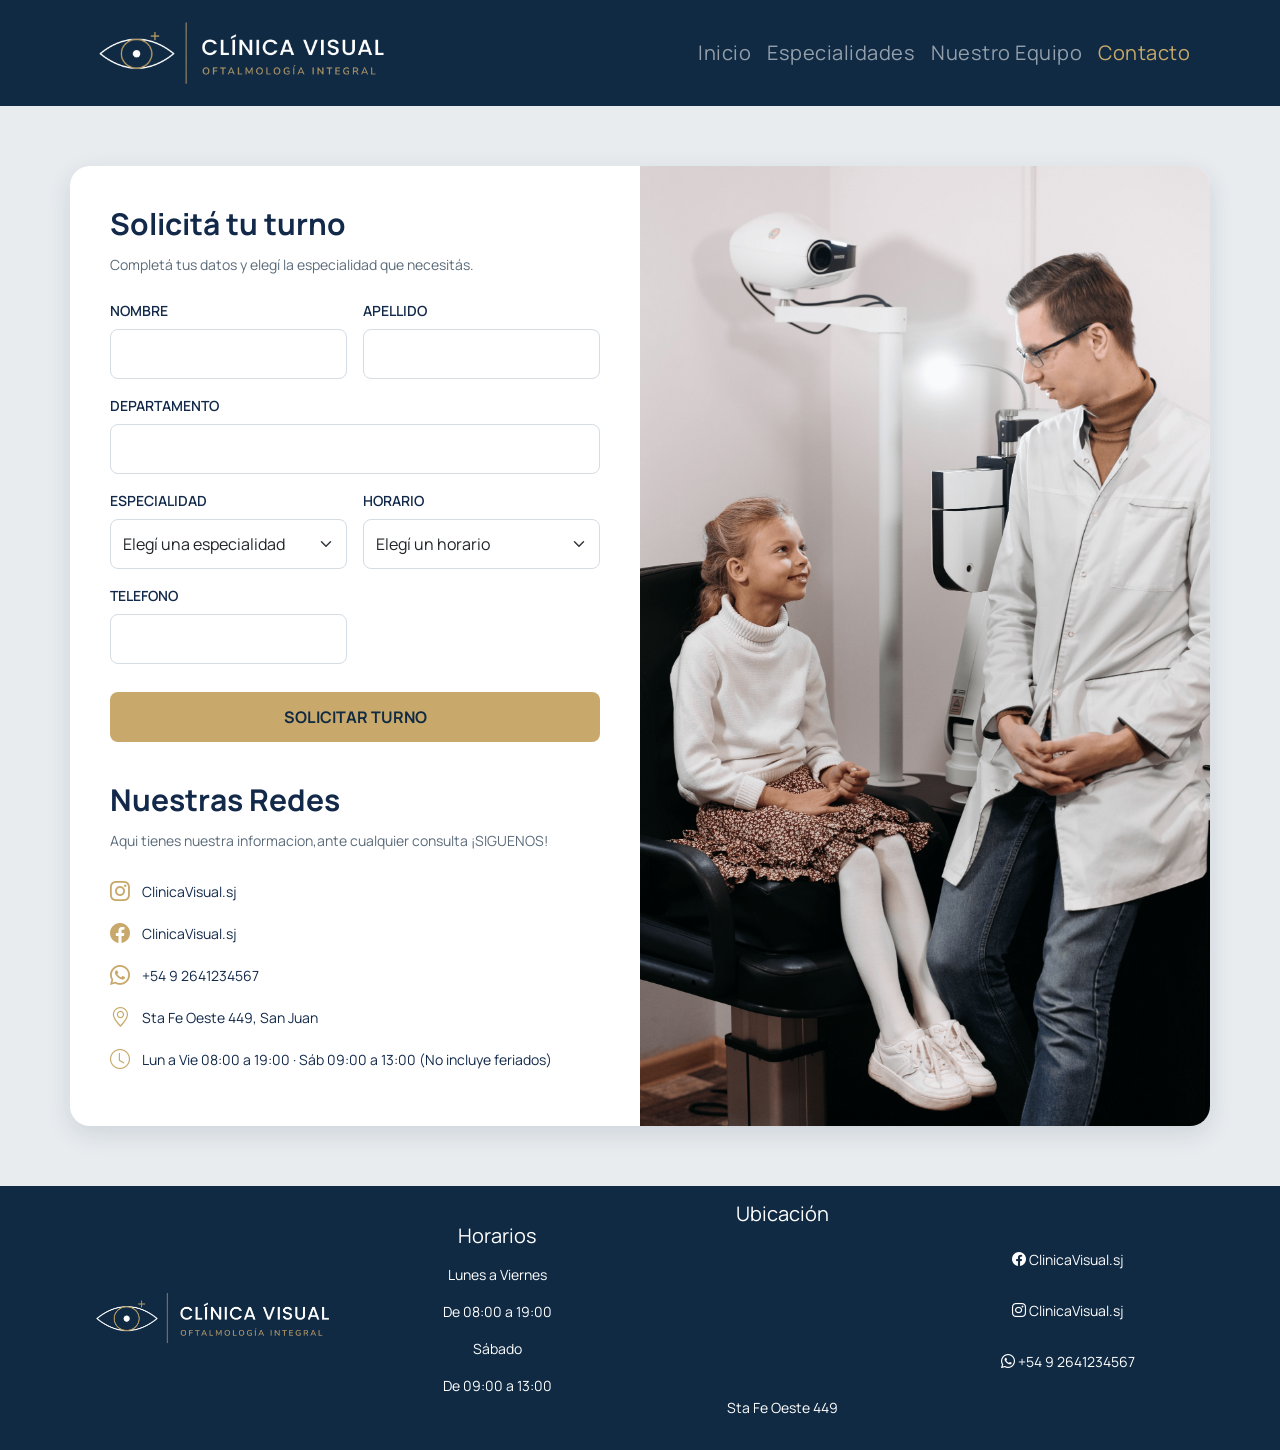
==== Contacto.html @ 173ba5b4 "Add files via upload" ====
<!doctype html>
<html lang="es">
<head>
  <link rel="icon" type="image/png" href="imagenes2/1485477057-eye_78597.png">
  <meta charset="utf-8">
  <meta name="viewport" content="width=device-width, initial-scale=1">
  <title>Clinica Visual</title>
  <link rel="icon" type="image/svg+xml" href="imagenes/p3_simbolo.png">
  <link href="https://fonts.googleapis.com/css2?family=Manrope:wght@400;500;700&display=swap" rel="stylesheet">
  <link href="https://cdn.jsdelivr.net/npm/bootstrap@5.3.8/dist/css/bootstrap.min.css" rel="stylesheet" integrity="sha384-sRIl4kxILFvY47J16cr9ZwB07vP4J8+LH7qKQnuqkuIAvNWLzeN8tE5YBujZqJLB" crossorigin="anonymous">
  <link rel="stylesheet" href="https://cdn.jsdelivr.net/npm/bootstrap-icons@1.13.2/font/bootstrap-icons.min.css">
  <link href="styles.css"  rel="stylesheet">
</head>
<body>




  <!-- NAVBAR -->
  <nav class="navbar navbar-expand-lg navbar-dark">
    <div class="container">
      <a href="" class="navbar-brand">
        <img src="imagenes2/500 (1).png" width="350" height="91" alt="logo clinica visual">
      </a>

      <button class="navbar-toggler" type="button"
              data-bs-toggle="collapse" data-bs-target="#Menuprincipal"
              aria-controls="Menuprincipal" aria-expanded="false"
              aria-label="Abrir menú">
        <span class="navbar-toggler-icon"></span>
      </button>

      <div class="collapse navbar-collapse" id="Menuprincipal">
        <ul class="navbar-nav ms-auto">
          <li class="nav-item"><a href="index.html" class="nav-link">Inicio</a></li>
          <li class="nav-item"><a href="Especialidades.html" class="nav-link">Especialidades</a></li>
          <li class="nav-item"><a href="Nuestro Equipo.html" class="nav-link">Nuestro Equipo</a></li>
          <li class="nav-item"><a href="Contacto.html" class="nav-link active">Contacto</a></li>
        </ul>
      </div>
    </div>
  </nav>


     <section class="contacto-seccion">
    <div class="container">
        <div class="row contacto-contenedor align-items-stretch">

        <div class="col-lg-6 contacto-formulario">
            <h2>Solicitá tu turno</h2>
            <p>Completá tus datos y elegí la especialidad que necesitás.</p>

            <form class="row g-3">

                <!-- Nombre -->
                <div class="col-md-6">
                    <label for="NOMBRE" class="form-label">NOMBRE</label>
                    <input type="text" class="form-control" id="NOMBRE" required>
                </div>


                <!-- Apellido -->
                <div class="col-md-6">
                    <label for="APELLIDO" class="form-label">APELLIDO</label>
                    <input type="text" class="form-control" id="APELLIDO" required>
                </div>


                <!-- Departamento -->
                <div class="col-12">
                    <label for="DEPARTAMENTO" class="form-label">DEPARTAMENTO</label>
                    <input type="text" class="form-control" id="DEPARTAMENTO" required>
                </div>


                <!-- Especialidad -->
                <div class="col-md-6">
                    <label for="ESPECIALIDADES" class="form-label">ESPECIALIDAD</label>
                    <select class="form-select" id="ESPECIALIDADES" required>
                        <option value="" selected disabled>Elegí una especialidad</option>
                        <option>CATARATAS</option>
                        <option>GLAUCOMA</option>
                        <option>OFTALMOPEDIATRÍA</option>
                        <option>OJOS SECOS</option>
                        <option>ENFERMEDADES DE LA RETINA</option>
                        <option>MIOPIA</option>
                        <option>ATIGMATISMO</option>
                    </select>
                </div>


                <!-- Horario -->
                <div class="col-md-6">
                    <label for="HORARIO" class="form-label">HORARIO</label>
                    <select class="form-select" id="HORARIO" required>
                        <option value="" selected disabled>Elegí un horario</option>
                        <option>MAÑANA</option>
                        <option>TARDE</option>
                    </select>
                </div>
                <div class="col-md-6">
                  <label for="TELEFONO" class="form-label">TELEFONO</label>
                  <input type="text" class="form-control" id="TELEFONO" required>
                </div>

                <div class="col-12">
                    <button type="submit" class="btn btn-primary btn-contacto">
                        SOLICITAR TURNO
                    </button>
                </div>
            </form>
            <div class="info-redes">
                <h2>Nuestras Redes</h2>
                <p>Aqui tienes nuestra informacion,ante cualquier consulta ¡SIGUENOS!</p>

                <ul class="lista-contacto list-unstyled">
                    <li><i class="bi bi-instagram"></i> <span>ClinicaVisual.sj</span></li>
                    <li><i class="bi bi-facebook"></i> <span>ClinicaVisual.sj</span></li>
                    <li><i class="bi bi-whatsapp"></i> <span>+54 9 2641234567</span></li>
                    <li><i class="bi bi-geo-alt"></i> <span>Sta Fe Oeste 449, San Juan</span></li>
                    <li><i class="bi bi-clock"></i> <span>Lun a Vie 08:00 a 19:00 · Sáb 09:00 a 13:00 (No incluye feriados)</span></li>
                </ul>
            </div>
        </div>
        
        <div class="col-lg-6 contacto-imagen">
            <img src="imagenes2/imagen formulario 2.png"
                 alt="Atención profesional en nuestra clínica oftalmológica">
        </div>
    </div>
</div>
</section>

<!-- FOOTER -->
  <footer class="footer">
    <div class="container">
      <div class="row align-items-center py-4">

        <!-- Logo -->
        <div class="col-12 col-md-3 mb-4 mb-md-0">
          <img src="imagenes2/500 (1).png" class="footer-logo" alt="logo Clinica Visual">
        </div>

        <!-- Horarios -->
        <div class="col-12 col-md-3 mb-4 mb-md-0 footer-horarios">
          <h5 class="footer-titulo">Horarios</h5>
          <p class="footer-dia">Lunes a Viernes</p>
          <p class="footer-hora">De 08:00 a 19:00</p>
          <p class="footer-dia">Sábado</p>
          <p class="footer-hora">De 09:00 a 13:00</p>
        </div>

        <!-- Ubicación -->
<div class="col-12 col-md-3 mb-4 mb-md-0">
  <h5 class="footer-titulo">Ubicación</h5>
  <iframe src="https://www.google.com/maps/embed?pb=!1m18!1m12!1m3!1d3400.4468370658947!2d-68.5321957!3d-31.5393495!2m3!1f0!2f0!3f0!3m2!1i1024!2i768!4f13.1!3m3!1m2!1s0x968140258ace1925%3A0x8ff9e07103de958c!2sSta%20Fe%20Oeste%20449%2C%20J5400%20San%20Juan!5e0!3m2!1ses-419!2sar!4v1792428762064!5m2!1ses-419!2sar" width="200" height="150" style="border:0; border-radius:12px;" allowfullscreen loading="lazy" referrerpolicy="strict-origin-when-cross-origin"></iframe>
  <p class="footer-direccion">Sta Fe Oeste 449</p>
</div>


        <!-- Redes sociales -->
        <div class="col-12 col-md-3">
          <ul class="footer-redes list-unstyled">
            <li><i class="bi bi-facebook"></i> <span>ClinicaVisual.sj</span></li>
            <li><i class="bi bi-instagram"></i> <span>ClinicaVisual.sj</span></li>
            <li><i class="bi bi-whatsapp"></i> <span>+54 9 2641234567</span></li>
          </ul>
        </div>

      </div>
    </div>
  </footer>

<script src="https://cdn.jsdelivr.net/npm/bootstrap@5.3.8/dist/js/bootstrap.bundle.min.js" integrity="sha384-FKyoEForCGlyvwx9Hj09JcYn3nv7wiPVlz7YYwJrWVcXK/BmnVDxM+D2scQbITxI" crossorigin="anonymous"></script>
</body>
</html>
---- styles.css ----
:root {
  --fuente-principal: 'Manrope', sans-serif;


  --fuente-headline: var(--fuente-principal);


  --headline-size: 40px;   --headline-weight: 800;  
  --title-size: 30px;      --title-weight: 700;    
  --subheader-size: 20px;  --subheader-weight: 400;
  --body-size: 14px;       --body-weight: 400;      
}


body {
  margin: 0;
  background: #e8ecef;
  font-family: var(--fuente-principal);
  font-size: var(--body-size);
  font-weight: var(--body-weight);
  min-height: 100vh;
  display: flex;
  flex-direction: column;
}


.navbar {
  background: #102A43;
}
.navbar-brand img {
  height: 80px;
  width: auto;
}
.navbar .nav-link {
  font-size: var(--subheader-size);
  font-weight: var(--subheader-weight);
  letter-spacing: 0.5px;
  transition: color 0.2s;
}
.navbar .nav-link.active {
  font-weight: 400;
  color: #C8A96B;
}
.navbar .nav-link:hover {
  color: #C8A96B;
}



#carouselExampleCaptions .carousel-item::after {
  content: "";
  position: absolute;
  inset: 0;
  background: linear-gradient(to top, rgba(16, 42, 67, 0.75) 0%, rgba(16, 42, 67, 0) 60%);
  pointer-events: none;
}
#carouselExampleCaptions .carousel-item img {
  height: 500px;
  object-fit: cover;
  object-position: center;
}
#carouselExampleCaptions .carousel-caption {
  z-index: 2;
}

#carouselExampleCaptions .carousel-caption h5 {
  font-size: var(--title-size);
  font-weight: var(--title-weight);
}

#carouselExampleCaptions .carousel-caption p {
  font-size: var(--subheader-size);
  font-weight: var(--subheader-weight);
}
#carouselExampleCaptions .carousel-indicators {
  margin-bottom: 1.2rem;
}


#carruselEspecialidades {
  padding: 0 60px;
}
#carruselEspecialidades .card {
  border: none;
  border-radius: 16px;
  transition: transform 0.25s, box-shadow 0.25s;
}
#carruselEspecialidades .card:hover {
  transform: translateY(-6px);
  box-shadow: 0 12px 28px rgba(16, 42, 67, 0.2) !important;
}
#carruselEspecialidades .card-img-top {
  height: 220px;
  object-fit: cover;
  object-position: center 30%;
}
/* SUBHEADER */
#carruselEspecialidades .card-title {
  font-size: var(--subheader-size);
  font-weight: var(--subheader-weight);
}
/* BODY */
#carruselEspecialidades .card-text {
  font-size: var(--body-size);
  font-weight: var(--body-weight);
}
#carruselEspecialidades .carousel-control-prev {
  left: 0;
}
#carruselEspecialidades .carousel-control-next {
  right: 0;
}
#carruselEspecialidades .carousel-control-prev,
#carruselEspecialidades .carousel-control-next {
  width: 50px;
  opacity: 1;
}

.especialistas {
  margin-bottom: 40px;
}
.especialistas-titulo {
  background: #12294a;
  color: #fff;
  width: 90%;
  max-width: 1016px;
  margin: 0 auto 40px;
  border-radius: 999px;
  padding: 12px 20px;
  text-align: center;
  font-family: var(--fuente-headline);
  font-size: var(--headline-size);
  font-weight: var(--headline-weight);
}
.especialistas-titulo span {
  color: #c9a961;
  font-size: var(--headline-size);
}
.especialistas-grid {
  display: grid;
  grid-template-columns: repeat(auto-fit, minmax(260px, 1fr));
  gap: 20px;
  max-width: 1100px;
  margin: 0 auto;
  padding: 0 15px;
}
.especialista-card {
  background: #e3e3e3;
  border-radius: 12px;
  padding: 15px;
  box-sizing: border-box;
  max-width: 900px;
  width: 100%;
  position: relative;
  overflow: hidden;
}
.especialista-foto {
  width: 100%;
  height: 280px;
  object-fit: cover;
  object-position: top;
  border-radius: 8px;
}

.especialista-nombre {
  margin: 32px 0 4px;
  text-align: center;
  font-size: var(--subheader-size);
  font-weight: var(--subheader-weight);
  color: #102A43;
}

.especialista-especialidad {
  margin: 0;
  text-align: center;
  font-size: var(--body-size);
  font-weight: var(--body-weight);
  color: #333333;
}
.especialista-detalle {
  margin: 0;
  text-align: center;
  font-size: var(--body-size);
  font-weight: var(--body-weight);
  color: #5b6b7a;
}
.etiquetas {
  display: flex;
  flex-direction: column;
  align-items: center;
  gap: 8px;
  margin-top: 16px;
}
.etiqueta {
  background: #102A43;
  color: #f6f6f7;
  border-radius: 999px;
  padding: 4px 12px;
  font-size: var(--body-size);
  font-weight: var(--body-weight);
}

.btn-turno {
  margin-top: 1rem;
  padding: 0.7rem 1.8rem;
  background-color: #C8A96B;
  color: #102A43;
  border-radius: 999px;
  text-decoration: none;
}
.btn-turno:hover {
  background: #b38f4b;
}
.btn-primary {
  background-color: #C8A96B !important;
  border-color: #C8A96B !important;
  color: #102A43;
}

.footer {
  margin-top: auto;
  background: #102A43;
  color: #fff;
  font-size: var(--body-size);
  font-weight: var(--body-weight);
  text-align: center;
}
.footer .row {
  padding-top: 1rem !important;
  padding-bottom: 1rem !important;
}
.footer-redes {
  display: flex;
  flex-direction: column;
  align-items: center;
  gap: 30px;
  padding: 0;
}


.footer h5 {
  color: #fff;
  font-size: var(--subheader-size);
  font-weight: var(--subheader-weight);
  margin-bottom: 16px;
}
.footer-logo {
  max-width: 350px;
  width: 100%;
  height: auto;
}
.footer-enlace {
  color: #fff;
  text-decoration: none;
}
.footer-mapa {
  max-width: 200px;
  height: auto;
  border-radius: 12px;
  transition: transform 0.2s, opacity 0.2s;
}
.footer-mapa:hover {
  transform: scale(1.05);
  opacity: 0.9;
}


.contacto-seccion {
  padding: 60px 0;
  background: #e8ecef;
}
.contacto-contenedor {
  background: white;
  border-radius: 20px;
  overflow: hidden;
  box-shadow: 0 8px 25px rgba(16, 42, 67, 0.12);
}
.contacto-formulario {
  padding: 40px;
}

.contacto-formulario h2 {
  color: #12294a;
  font-size: var(--title-size);
  font-weight: var(--title-weight);
  margin-bottom: 12px;
}

.contacto-formulario p {
  color: #5B6B7A;
  font-size: var(--body-size);
  font-weight: var(--body-weight);
  margin-bottom: 25px;
}
.contacto-formulario .form-label {
  color: #12294a;
  font-size: var(--body-size);
  font-weight: 600;
}
.contacto-formulario .form-control,
.contacto-formulario .form-select {
  padding: 12px;
  border-radius: 8px;
  border: 1px solid #d4dce4;
}
.btn-contacto {
  width: 100%;
  padding: 13px;
  margin-top: 12px;
  background: #C8A96B;
  border: none;
  color: #102A43;
  font-weight: 700;
  border-radius: 8px;
}
.btn-contacto:hover {
  background: #b38f4b;
}
.contacto-imagen {
  padding: 0;
  min-height: 500px;
}
.contacto-imagen img {
  width: 100%;
  height: 100%;
  min-height: 500px;
  object-fit: cover;
  display: block;
}


@media (max-width: 991px) {
  .contacto-formulario {
    padding: 25px;
  }
  .contacto-imagen {
    min-height: 300px;
  }
  .contacto-imagen img {
    min-height: 300px;
    max-height: 350px;
  }
}


@media (max-width: 768px) {
  :root {
    --headline-size: 28px;
    --title-size: 24px;
    --subheader-size: 18px;
  }
  #carruselEspecialidades {
    padding: 0 45px;
  }
  #carouselExampleCaptions .carousel-item img {
    height: 300px;
  }
}
.card-h {
  display: flex;
  flex-direction: row;
  max-width: 100%;
  margin: 30px 0;
  background: #fff;
  border-radius: 16px;
  overflow: hidden;
  box-shadow: 0 8px 25px rgba(16, 42, 67, 0.12);
  
}


@media (max-width: 576px) {
  .card-h--invertida {
    flex-direction: column;
  }
}
.card-h--invertida {
  flex-direction: row-reverse;
}
.card-h__img {
  flex: 0 0 300px;
}
.card-h__img img {
  display: block;
  width: 100%;
  height: 100%;
  object-fit: cover;
}
.card-h__body {
  padding: 24px;
  display: flex;
  flex-direction: column;
  align-items: flex-start;
  gap: 8px;
}
.card-h__title {
  margin: 0;
  color: #12294a;
  font-size: var(--subheader-size);
  font-weight: var(--title-weight);
}
.card-h__text {
  margin: 0;
  color: #5B6B7A;
  font-size: var(--body-size);
  font-weight: var(--body-weight);
}
.card-h__body .btn-turno {
  margin-top: auto;
  border: none;
  cursor: pointer;
}

@media (max-width: 576px) {
  .card-h {
    flex-direction: column;
  }
  .card-h__img {
    flex: none;
    height: 200px;
  }
}
.grupo-chico {
  max-width: 1000px;   
  margin: 0 auto;    
}

.grupo-chico .card-img-top {
  height: 270px;      
  object-fit: cover;  
}
.info-redes {
  margin-top: 40px;
  text-align: left;
}

.lista-contacto {
  margin: 0;
  padding: 0;
}

.lista-contacto li {
  display: flex;
  align-items: center;
  gap: 12px;
  margin-bottom: 12px;
  color: #12294a;
  font-size: var(--body-size);
}

.lista-contacto i {
  color: #C8A96B;
  font-size: 20px;
}
.card-equipo .card-img-top {
  height: 270px;
  object-fit: cover;
  object-position: top;
}

.card-equipo .card-title {
  color: #12294a;
  font-size: var(--subheader-size);
  font-weight: var(--subheader-weight);
}

.card-equipo .card-text {
  color: #5B6B7A;
  font-size: var(--body-size);
  margin-bottom: 16px;
}

.card-equipo .etiqueta {
  display: inline-block;
  background: #102A43;   
  color: #faf9f9;
}
.card-h .btn-turno {
  background-color: #C8A96B;  
  color: #102A43;               
}

.card-h .btn-turno:hover {
  background-color: #C8A96B; 
  color: #102A43;
}
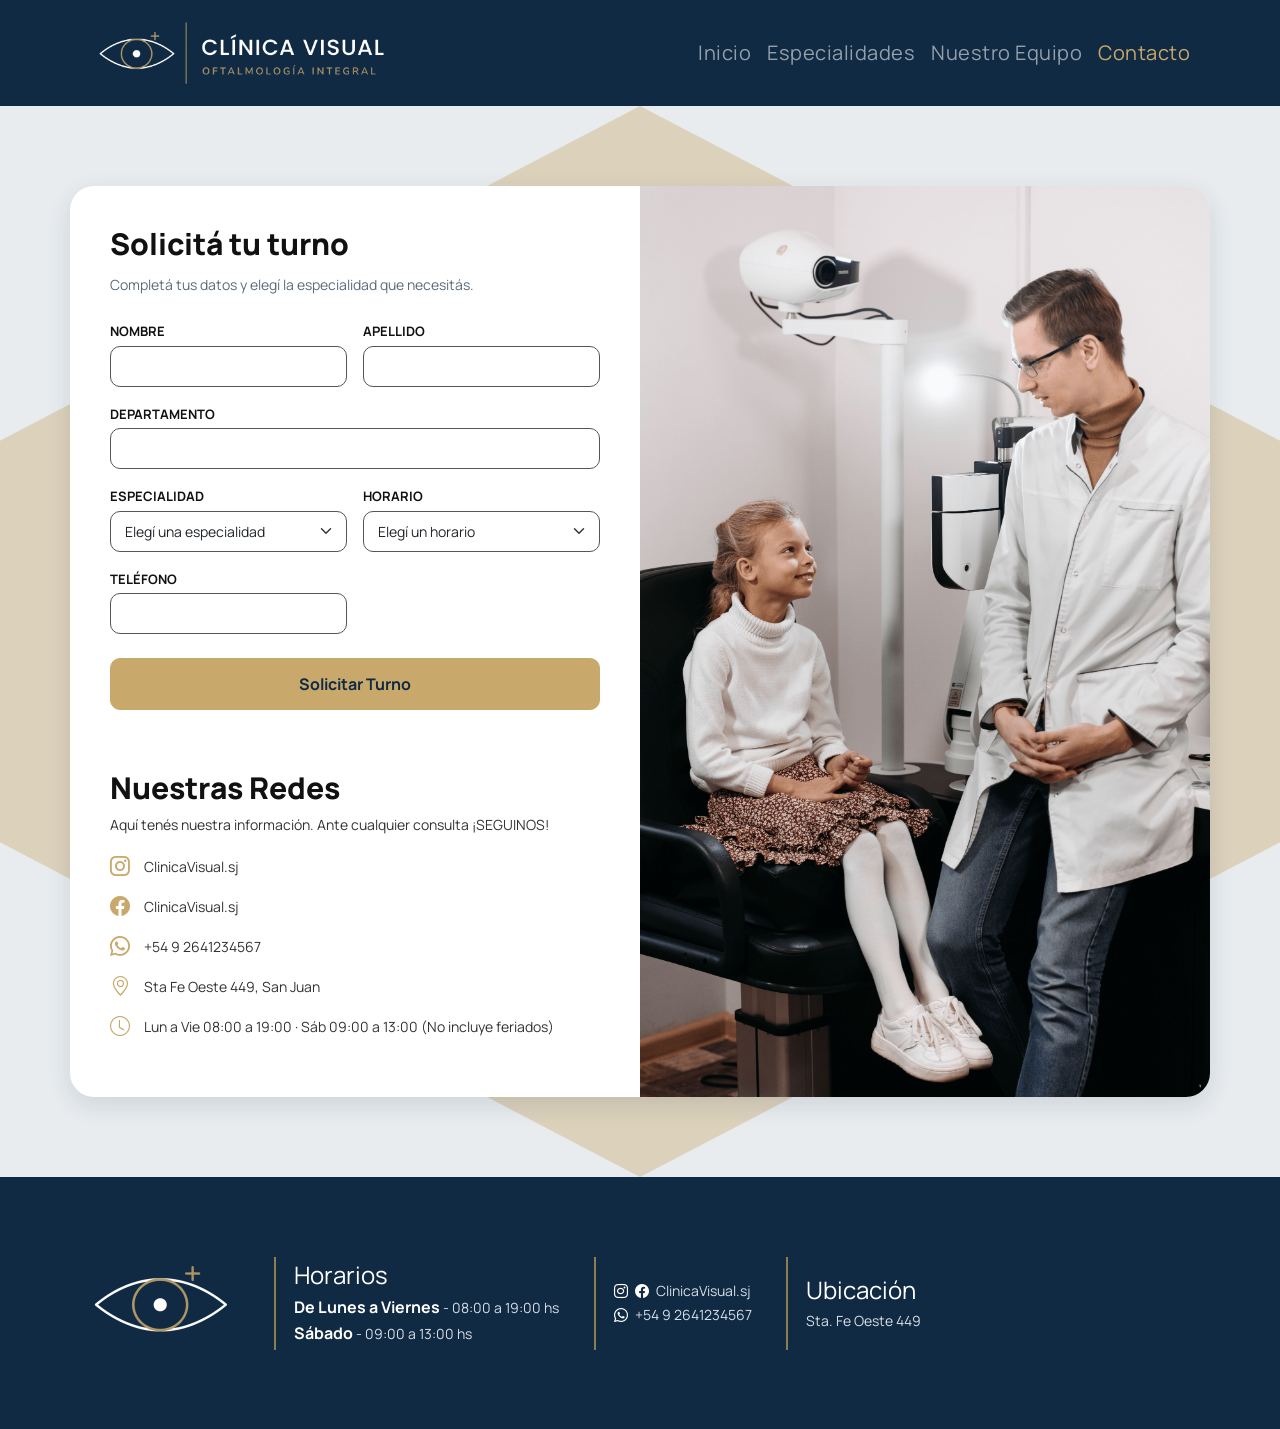
==== commit e56dcd8b: "Add files via upload" ====
--- a/Contacto.html
+++ b/Contacto.html
@@ -1,176 +1,275 @@
 <!doctype html>
+
 <html lang="es">
+
 <head>
+
   <link rel="icon" type="image/png" href="imagenes2/1485477057-eye_78597.png">
+
   <meta charset="utf-8">
+
   <meta name="viewport" content="width=device-width, initial-scale=1">
+
   <title>Clinica Visual</title>
+
   <link rel="icon" type="image/svg+xml" href="imagenes/p3_simbolo.png">
-  <link href="https://fonts.googleapis.com/css2?family=Manrope:wght@400;500;700&display=swap" rel="stylesheet">
+
+  <link href="https://fonts.googleapis.com/css2?family=Manrope:wght@400;500;700;800&display=swap" rel="stylesheet">
+
   <link href="https://cdn.jsdelivr.net/npm/bootstrap@5.3.8/dist/css/bootstrap.min.css" rel="stylesheet" integrity="sha384-sRIl4kxILFvY47J16cr9ZwB07vP4J8+LH7qKQnuqkuIAvNWLzeN8tE5YBujZqJLB" crossorigin="anonymous">
+
   <link rel="stylesheet" href="https://cdn.jsdelivr.net/npm/bootstrap-icons@1.13.2/font/bootstrap-icons.min.css">
-  <link href="styles.css"  rel="stylesheet">
+
+  <link href="styles.css" rel="stylesheet">
+
 </head>
+
 <body>
 
-
-
-
   <!-- NAVBAR -->
+
   <nav class="navbar navbar-expand-lg navbar-dark">
+
     <div class="container">
+
       <a href="" class="navbar-brand">
+
         <img src="imagenes2/500 (1).png" width="350" height="91" alt="logo clinica visual">
+
       </a>
 
+
       <button class="navbar-toggler" type="button"
+
               data-bs-toggle="collapse" data-bs-target="#Menuprincipal"
+
               aria-controls="Menuprincipal" aria-expanded="false"
+
               aria-label="Abrir menú">
+
         <span class="navbar-toggler-icon"></span>
+
       </button>
 
       <div class="collapse navbar-collapse" id="Menuprincipal">
+
         <ul class="navbar-nav ms-auto">
+
           <li class="nav-item"><a href="index.html" class="nav-link">Inicio</a></li>
+
           <li class="nav-item"><a href="Especialidades.html" class="nav-link">Especialidades</a></li>
+
           <li class="nav-item"><a href="Nuestro Equipo.html" class="nav-link">Nuestro Equipo</a></li>
+
           <li class="nav-item"><a href="Contacto.html" class="nav-link active">Contacto</a></li>
+
         </ul>
-      </div>
+
+      </div>
+
     </div>
+
   </nav>
 
-
-     <section class="contacto-seccion">
+  <!-- CONTACTO (con fondo rombo) -->
+
+  <section class="contacto-seccion fondo-rombo">
+
     <div class="container">
-        <div class="row contacto-contenedor align-items-stretch">
+
+      <div class="row contacto-contenedor align-items-stretch">
+
 
         <div class="col-lg-6 contacto-formulario">
-            <h2>Solicitá tu turno</h2>
-            <p>Completá tus datos y elegí la especialidad que necesitás.</p>
-
-            <form class="row g-3">
-
-                <!-- Nombre -->
-                <div class="col-md-6">
-                    <label for="NOMBRE" class="form-label">NOMBRE</label>
-                    <input type="text" class="form-control" id="NOMBRE" required>
-                </div>
-
-
-                <!-- Apellido -->
-                <div class="col-md-6">
-                    <label for="APELLIDO" class="form-label">APELLIDO</label>
-                    <input type="text" class="form-control" id="APELLIDO" required>
-                </div>
-
-
-                <!-- Departamento -->
-                <div class="col-12">
-                    <label for="DEPARTAMENTO" class="form-label">DEPARTAMENTO</label>
-                    <input type="text" class="form-control" id="DEPARTAMENTO" required>
-                </div>
-
-
-                <!-- Especialidad -->
-                <div class="col-md-6">
-                    <label for="ESPECIALIDADES" class="form-label">ESPECIALIDAD</label>
-                    <select class="form-select" id="ESPECIALIDADES" required>
-                        <option value="" selected disabled>Elegí una especialidad</option>
-                        <option>CATARATAS</option>
-                        <option>GLAUCOMA</option>
-                        <option>OFTALMOPEDIATRÍA</option>
-                        <option>OJOS SECOS</option>
-                        <option>ENFERMEDADES DE LA RETINA</option>
-                        <option>MIOPIA</option>
-                        <option>ATIGMATISMO</option>
-                    </select>
-                </div>
-
-
-                <!-- Horario -->
-                <div class="col-md-6">
-                    <label for="HORARIO" class="form-label">HORARIO</label>
-                    <select class="form-select" id="HORARIO" required>
-                        <option value="" selected disabled>Elegí un horario</option>
-                        <option>MAÑANA</option>
-                        <option>TARDE</option>
-                    </select>
-                </div>
-                <div class="col-md-6">
-                  <label for="TELEFONO" class="form-label">TELEFONO</label>
-                  <input type="text" class="form-control" id="TELEFONO" required>
-                </div>
-
-                <div class="col-12">
-                    <button type="submit" class="btn btn-primary btn-contacto">
-                        SOLICITAR TURNO
-                    </button>
-                </div>
-            </form>
-            <div class="info-redes">
-                <h2>Nuestras Redes</h2>
-                <p>Aqui tienes nuestra informacion,ante cualquier consulta ¡SIGUENOS!</p>
-
-                <ul class="lista-contacto list-unstyled">
-                    <li><i class="bi bi-instagram"></i> <span>ClinicaVisual.sj</span></li>
-                    <li><i class="bi bi-facebook"></i> <span>ClinicaVisual.sj</span></li>
-                    <li><i class="bi bi-whatsapp"></i> <span>+54 9 2641234567</span></li>
-                    <li><i class="bi bi-geo-alt"></i> <span>Sta Fe Oeste 449, San Juan</span></li>
-                    <li><i class="bi bi-clock"></i> <span>Lun a Vie 08:00 a 19:00 · Sáb 09:00 a 13:00 (No incluye feriados)</span></li>
-                </ul>
-            </div>
+
+          <h2>Solicitá tu turno</h2>
+
+          <p>Completá tus datos y elegí la especialidad que necesitás.</p>
+
+          <form class="row g-3">
+
+
+            <div class="col-md-6">
+
+              <label for="NOMBRE" class="form-label">NOMBRE</label>
+
+              <input type="text" class="form-control" id="NOMBRE" required>
+
+            </div>
+
+            <div class="col-md-6">
+
+              <label for="APELLIDO" class="form-label">APELLIDO</label>
+
+              <input type="text" class="form-control" id="APELLIDO" required>
+
+            </div>
+
+
+            <div class="col-12">
+
+              <label for="DEPARTAMENTO" class="form-label">DEPARTAMENTO</label>
+
+              <input type="text" class="form-control" id="DEPARTAMENTO" required>
+
+            </div>
+
+            <div class="col-md-6">
+
+              <label for="ESPECIALIDADES" class="form-label">ESPECIALIDAD</label>
+
+              <select class="form-select" id="ESPECIALIDADES" required>
+
+                <option value="" selected disabled>Elegí una especialidad</option>
+
+                <option>CATARATAS</option>
+
+                <option>GLAUCOMA</option>
+
+                <option>OFTALMOPEDIATRÍA</option>
+
+                <option>OJOS SECOS</option>
+
+                <option>ENFERMEDADES DE LA RETINA</option>
+
+                <option>MIOPIA</option>
+
+                <option>ATIGMATISMO</option>
+
+              </select>
+
+            </div>
+
+            <div class="col-md-6">
+
+              <label for="HORARIO" class="form-label">HORARIO</label>
+
+              <select class="form-select" id="HORARIO" required>
+
+                <option value="" selected disabled>Elegí un horario</option>
+
+                <option>MAÑANA</option>
+
+                <option>TARDE</option>
+
+              </select>
+
+            </div>
+
+
+            <div class="col-md-6">
+
+              <label for="TELEFONO" class="form-label">TELÉFONO</label>
+
+              <input type="tel" class="form-control" id="TELEFONO" required>
+
+            </div>
+
+
+            <div class="col-12">
+
+              <button type="submit" class="btn btn-primary btn-contacto">Solicitar Turno</button>
+
+            </div>
+
+
+          </form>
+
+          <!-- NUESTRAS REDES -->
+
+          <div class="contacto-redes">
+
+            <h3>Nuestras Redes</h3>
+
+            <p>Aquí tenés nuestra información. Ante cualquier consulta ¡SEGUINOS!</p>
+
+            <ul class="list-unstyled">
+
+              <li><i class="bi bi-instagram"></i> <span>ClinicaVisual.sj</span></li>
+
+              <li><i class="bi bi-facebook"></i> <span>ClinicaVisual.sj</span></li>
+
+              <li><i class="bi bi-whatsapp"></i> <span>+54 9 2641234567</span></li>
+
+              <li><i class="bi bi-geo-alt"></i> <span>Sta Fe Oeste 449, San Juan</span></li>
+
+              <li><i class="bi bi-clock"></i> <span>Lun a Vie 08:00 a 19:00 · Sáb 09:00 a 13:00 (No incluye feriados)</span></li>
+
+            </ul>
+
+          </div>
+
         </div>
-        
+
         <div class="col-lg-6 contacto-imagen">
-            <img src="imagenes2/imagen formulario 2.png"
-                 alt="Atención profesional en nuestra clínica oftalmológica">
+
+          <img src="imagenes2/imagen formulario 2.png"
+
+               alt="Atención profesional en nuestra clínica oftalmológica">
+
         </div>
+      </div>
+
     </div>
-</div>
-</section>
-
-<!-- FOOTER -->
+
+  </section>
+
+  <!-- FOOTER -->
+
   <footer class="footer">
-    <div class="container">
-      <div class="row align-items-center py-4">
-
-        <!-- Logo -->
-        <div class="col-12 col-md-3 mb-4 mb-md-0">
-          <img src="imagenes2/500 (1).png" class="footer-logo" alt="logo Clinica Visual">
-        </div>
-
-        <!-- Horarios -->
-        <div class="col-12 col-md-3 mb-4 mb-md-0 footer-horarios">
-          <h5 class="footer-titulo">Horarios</h5>
-          <p class="footer-dia">Lunes a Viernes</p>
-          <p class="footer-hora">De 08:00 a 19:00</p>
-          <p class="footer-dia">Sábado</p>
-          <p class="footer-hora">De 09:00 a 13:00</p>
-        </div>
-
-        <!-- Ubicación -->
-<div class="col-12 col-md-3 mb-4 mb-md-0">
-  <h5 class="footer-titulo">Ubicación</h5>
-  <iframe src="https://www.google.com/maps/embed?pb=!1m18!1m12!1m3!1d3400.4468370658947!2d-68.5321957!3d-31.5393495!2m3!1f0!2f0!3f0!3m2!1i1024!2i768!4f13.1!3m3!1m2!1s0x968140258ace1925%3A0x8ff9e07103de958c!2sSta%20Fe%20Oeste%20449%2C%20J5400%20San%20Juan!5e0!3m2!1ses-419!2sar!4v1792428762064!5m2!1ses-419!2sar" width="200" height="150" style="border:0; border-radius:12px;" allowfullscreen loading="lazy" referrerpolicy="strict-origin-when-cross-origin"></iframe>
-  <p class="footer-direccion">Sta Fe Oeste 449</p>
-</div>
-
-
-        <!-- Redes sociales -->
-        <div class="col-12 col-md-3">
-          <ul class="footer-redes list-unstyled">
-            <li><i class="bi bi-facebook"></i> <span>ClinicaVisual.sj</span></li>
-            <li><i class="bi bi-instagram"></i> <span>ClinicaVisual.sj</span></li>
-            <li><i class="bi bi-whatsapp"></i> <span>+54 9 2641234567</span></li>
-          </ul>
-        </div>
-
-      </div>
+
+    <div class="footer-contenido">
+
+      <!-- Logo -->
+
+      <div class="footer-marca">
+
+        <img src="imagenes2/logo de footer abajo.png" alt="Clínica Visual">
+
+      </div>
+
+      <!-- Horarios -->
+
+      <div class="footer-bloque footer-horarios">
+
+        <h5>Horarios</h5>
+
+        <p><strong>De Lunes a Viernes</strong> <span class="sep">-</span> 08:00 a 19:00 hs</p>
+
+        <p><strong>Sábado</strong> <span class="sep">-</span> 09:00 a 13:00 hs</p>
+
+      </div>
+
+      <!-- Redes -->
+
+      <div class="footer-bloque footer-social">
+
+        <p><i class="bi bi-instagram"></i> <i class="bi bi-facebook"></i> <span>ClinicaVisual.sj</span></p>
+
+        <p><i class="bi bi-whatsapp"></i> <span>+54 9 2641234567</span></p>
+
+      </div>
+
+      <!-- Ubicación -->
+
+      <div class="footer-bloque footer-ubicacion">
+
+        <h5>Ubicación</h5>
+
+        <p class="footer-direccion">Sta. Fe Oeste 449</p>
+
+      </div>
+
+      <!-- Mapa -->
+
+      <iframe class="footer-mapa-embed" src="https://www.google.com/maps/embed?pb=!1m18!1m12!1m3!1d3400.4468370658947!2d-68.5321957!3d-31.5393495!2m3!1f0!2f0!3f0!3m2!1i1024!2i768!4f13.1!3m3!1m2!1s0x968140258ace1925%3A0x8ff9e07103de958c!2sSta%20Fe%20Oeste%20449%2C%20J5400%20San%20Juan!5e0!3m2!1ses-419!2sar!4v1792428762064!5m2!1ses-419!2sar" allowfullscreen loading="lazy" referrerpolicy="strict-origin-when-cross-origin" title="Mapa"></iframe>
+
     </div>
+
   </footer>
 
-<script src="https://cdn.jsdelivr.net/npm/bootstrap@5.3.8/dist/js/bootstrap.bundle.min.js" integrity="sha384-FKyoEForCGlyvwx9Hj09JcYn3nv7wiPVlz7YYwJrWVcXK/BmnVDxM+D2scQbITxI" crossorigin="anonymous"></script>
+  <script src="https://cdn.jsdelivr.net/npm/bootstrap@5.3.8/dist/js/bootstrap.bundle.min.js" integrity="sha384-FKyoEForCGlyvwx9Hj09JcYn3nv7wiPVlz7YYwJrWVcXK/BmnVDxM+D2scQbITxI" crossorigin="anonymous"></script>
+
 </body>
-</html>
+
+</html>
--- a/styles.css
+++ b/styles.css
@@ -1,16 +1,12 @@
 :root {
   --fuente-principal: 'Manrope', sans-serif;
-
-
   --fuente-headline: var(--fuente-principal);
 
-
-  --headline-size: 40px;   --headline-weight: 800;  
-  --title-size: 30px;      --title-weight: 700;    
+  --headline-size: 40px;   --headline-weight: 800;
+  --title-size: 30px;      --title-weight: 700;
   --subheader-size: 20px;  --subheader-weight: 400;
-  --body-size: 14px;       --body-weight: 400;      
-}
-
+  --body-size: 14px;       --body-weight: 400;
+}
 
 body {
   margin: 0;
@@ -23,7 +19,7 @@
   flex-direction: column;
 }
 
-
+/* ===== NAVBAR ===== */
 .navbar {
   background: #102A43;
 }
@@ -45,8 +41,7 @@
   color: #C8A96B;
 }
 
-
-
+/* ===== CARRUSEL PRINCIPAL (BANNER) ===== */
 #carouselExampleCaptions .carousel-item::after {
   content: "";
   position: absolute;
@@ -62,12 +57,10 @@
 #carouselExampleCaptions .carousel-caption {
   z-index: 2;
 }
-
 #carouselExampleCaptions .carousel-caption h5 {
   font-size: var(--title-size);
   font-weight: var(--title-weight);
 }
-
 #carouselExampleCaptions .carousel-caption p {
   font-size: var(--subheader-size);
   font-weight: var(--subheader-weight);
@@ -76,46 +69,111 @@
   margin-bottom: 1.2rem;
 }
 
-
+/* ===== FONDO ROMBO (Especialidades + Especialistas) ===== */
+.fondo-rombo {
+  position: relative;
+  overflow: hidden;
+  padding: 50px 0 70px;
+  margin-bottom: 40px;
+}
+.fondo-rombo::before {
+  content: "";
+  position: absolute;
+  inset: 0;
+  background: #C8A96B66;
+  clip-path: polygon(50% 0, 100% 50%, 50% 100%, 0 50%);
+  z-index: 0;
+}
+.fondo-rombo > * {
+  position: relative;
+  z-index: 1;
+}
+.especialidades-seccion {
+  margin-bottom: 70px;
+}
+.fondo-rombo .especialistas {
+  margin-bottom: 0;
+}
+
+/* Título simple, sin píldora */
+.titulo-seccion {
+  margin: 0 0 40px;
+  text-align: center;
+  font-size: var(--title-size);
+  font-weight: var(--title-weight);
+  color: #12294a;
+}
+
+/* ===== CARRUSEL DE ESPECIALIDADES ===== */
 #carruselEspecialidades {
   padding: 0 60px;
 }
 #carruselEspecialidades .card {
   border: none;
-  border-radius: 16px;
+  border-radius: 2px;
+  box-shadow: 0 2px 6px rgba(0, 0, 0, 0.25) !important;
+  background: #fff;
   transition: transform 0.25s, box-shadow 0.25s;
 }
 #carruselEspecialidades .card:hover {
   transform: translateY(-6px);
   box-shadow: 0 12px 28px rgba(16, 42, 67, 0.2) !important;
 }
+/* Ancho del conjunto y separación entre las 2 tarjetas */
+#carruselEspecialidades .container {
+  max-width: 1258px;
+}
+#carruselEspecialidades .row {
+  --bs-gutter-x: 110px;
+}
+#carruselEspecialidades .card {
+  min-height: 534px;
+}
 #carruselEspecialidades .card-img-top {
-  height: 220px;
+  height: 340px;
   object-fit: cover;
   object-position: center 30%;
-}
-/* SUBHEADER */
+  border-radius: 0;
+}
+#carruselEspecialidades .card-body {
+  padding: 14px 60px 28px;
+}
 #carruselEspecialidades .card-title {
-  font-size: var(--subheader-size);
-  font-weight: var(--subheader-weight);
-}
-/* BODY */
+  font-size: 28px;
+  font-weight: 400;
+  margin: 4px 0 6px;
+}
 #carruselEspecialidades .card-text {
   font-size: var(--body-size);
   font-weight: var(--body-weight);
-}
-#carruselEspecialidades .carousel-control-prev {
-  left: 0;
-}
-#carruselEspecialidades .carousel-control-next {
-  right: 0;
-}
+  font-size: 16px;
+  line-height: 1.4;
+  color: #222;
+  margin-bottom: 18px;
+}
+#carruselEspecialidades .btn-primary {
+  border-radius: 8px;
+  padding: 8px 12px;
+  font-size: 16px;
+}
+
+/* Flechas: círculos negros chicos */
 #carruselEspecialidades .carousel-control-prev,
 #carruselEspecialidades .carousel-control-next {
-  width: 50px;
+  width: 40px;
   opacity: 1;
 }
-
+#carruselEspecialidades .carousel-control-prev { left: 20px; }
+#carruselEspecialidades .carousel-control-next { right: 20px; }
+
+#carruselEspecialidades .carousel-control-prev-icon,
+#carruselEspecialidades .carousel-control-next-icon {
+  width: 24px;
+  height: 24px;
+  background-size: 50%;
+}
+
+/* ===== ESPECIALISTAS ===== */
 .especialistas {
   margin-bottom: 40px;
 }
@@ -138,85 +196,104 @@
 }
 .especialistas-grid {
   display: grid;
-  grid-template-columns: repeat(auto-fit, minmax(260px, 1fr));
-  gap: 20px;
-  max-width: 1100px;
+  grid-template-columns: repeat(auto-fit, 472px);
+  justify-content: center;
+  gap: 30px clamp(20px, 12vw, 134px);
+  max-width: 1200px;
   margin: 0 auto;
   padding: 0 15px;
 }
 .especialista-card {
-  background: #e3e3e3;
-  border-radius: 12px;
-  padding: 15px;
+  background: #fff;
+  border-radius: 4px;
+  padding: 16px 16px 18px;
   box-sizing: border-box;
-  max-width: 900px;
   width: 100%;
+  max-width: 472px;
+  min-height: 597px;
+  display: flex;
+  flex-direction: column;
   position: relative;
   overflow: hidden;
+  box-shadow: 0 2px 6px rgba(0, 0, 0, 0.12);
 }
 .especialista-foto {
+  display: block;
   width: 100%;
-  height: 280px;
+  height: 400px;
   object-fit: cover;
   object-position: top;
-  border-radius: 8px;
-}
-
+  border-radius: 16px;
+}
 .especialista-nombre {
-  margin: 32px 0 4px;
+  margin: 18px 0 4px;
   text-align: center;
-  font-size: var(--subheader-size);
-  font-weight: var(--subheader-weight);
-  color: #102A43;
-}
-
+  font-size: 20px;
+  font-weight: 400;
+  color: #12294a;
+}
 .especialista-especialidad {
   margin: 0;
+  padding: 0 10px;
   text-align: center;
-  font-size: var(--body-size);
+  font-size: 15px;
   font-weight: var(--body-weight);
-  color: #333333;
+  line-height: 1.25;
+  color: #555;
 }
 .especialista-detalle {
-  margin: 0;
+  margin: 2px 0 0;
   text-align: center;
-  font-size: var(--body-size);
+  font-size: 15px;
   font-weight: var(--body-weight);
-  color: #5b6b7a;
+  color: #5B6B7A;
 }
 .etiquetas {
   display: flex;
   flex-direction: column;
   align-items: center;
-  gap: 8px;
-  margin-top: 16px;
+  gap: 6px;
+  margin-top: auto;
+  padding-top: 16px;
 }
 .etiqueta {
-  background: #102A43;
-  color: #f6f6f7;
+  background: #12294a;
+  color: #fff;
   border-radius: 999px;
-  padding: 4px 12px;
-  font-size: var(--body-size);
-  font-weight: var(--body-weight);
-}
-
+  padding: 3px 12px;
+  font-size: 13px;
+  font-weight: 500;
+  line-height: 1.4;
+}
+.etiqueta i {
+  margin-right: 3px;
+}
+
+/* ===== BOTONES: fondo dorado, letras azules; al pasar el mouse, letras blancas ===== */
 .btn-turno {
   margin-top: 1rem;
   padding: 0.7rem 1.8rem;
-  background-color: #C8A96B;
-  color: #102A43;
   border-radius: 999px;
   text-decoration: none;
 }
-.btn-turno:hover {
-  background: #b38f4b;
-}
-.btn-primary {
+.btn-turno,
+.btn-primary,
+.btn-contacto {
   background-color: #C8A96B !important;
   border-color: #C8A96B !important;
-  color: #102A43;
-}
-
+  color: #102A43 !important;
+  cursor: pointer;
+  transition: background-color 0.25s, color 0.25s;
+}
+.btn-turno:hover,
+.btn-primary:hover,
+.btn-contacto:hover {
+  background-color: #b38f4b !important;
+  border-color: #b38f4b !important;
+  color: #fff !important;
+}
+
+/* ===== FOOTER ===== */
 .footer {
   margin-top: auto;
   background: #102A43;
@@ -236,8 +313,6 @@
   gap: 30px;
   padding: 0;
 }
-
-
 .footer h5 {
   color: #fff;
   font-size: var(--subheader-size);
@@ -264,7 +339,310 @@
   opacity: 0.9;
 }
 
-
+/* ===== FOOTER NUEVO (fila horizontal) ===== */
+.footer-contenido {
+  width: 100%;
+  max-width: none;
+  margin: 0;
+  box-sizing: border-box;
+  height: 252px;              /* alto total del footer */
+  padding: 0 5vw;
+  display: flex;
+  align-items: center;
+  justify-content: space-between;
+  gap: 20px;
+}
+.footer-marca img {
+  width: 175px;
+  height: 141px;
+  object-fit: contain;
+  display: block;
+}
+.footer .footer-bloque {
+  text-align: left;
+  border-left: 2px solid #8f7d52;
+  padding: 0 0 0 18px;
+  height: 93px;               /* misma altura de línea en los 3 bloques */
+  display: flex;
+  flex-direction: column;
+  justify-content: center;
+}
+.footer .footer-bloque h5 {
+  margin: 0 0 6px;
+  font-size: 24px;
+  font-weight: 400;
+  color: #fff;
+}
+.footer .footer-bloque p {
+  margin: 0 0 4px;
+  font-size: 14px;
+  line-height: 1.4;
+  color: #d8dee6;
+}
+.footer .footer-bloque p.footer-direccion {
+  font-size: 14px;
+}
+.footer .footer-bloque p:last-child {
+  margin-bottom: 0;
+}
+.footer .footer-bloque strong {
+  color: #fff;
+  font-weight: 700;
+  font-size: 16px;
+}
+.footer .footer-bloque i {
+  color: #fff;
+  margin-right: 4px;
+}
+.footer-mapa-embed {
+  width: 260px;
+  height: 184px;
+  border: 0;
+  border-radius: 16px;
+  flex-shrink: 0;
+}
+
+@media (max-width: 991px) {
+  .footer-contenido {
+    flex-direction: column;
+    gap: 18px;
+    height: auto;
+    padding: 30px 15px;
+  }
+  .footer .footer-bloque {
+    border-left: 0;
+    padding: 0;
+    height: auto;
+    text-align: center;
+  }
+}
+
+/* ===== FOOTER: versión celular (hasta 767px) ===== */
+@media (max-width: 767px) {
+  .footer-contenido {
+    display: grid;
+    grid-template-columns: auto 1fr;
+    align-items: center;
+    column-gap: 18px;
+    row-gap: 22px;
+    height: auto;
+    padding: 28px 20px 26px;
+  }
+  .footer-marca {
+    justify-self: center;
+  }
+  .footer-marca img {
+    width: 100px;
+    height: 80px;
+  }
+
+  /* Horarios: al lado del logo, con línea dorada */
+  .footer .footer-horarios {
+    border-left: 2px solid #8f7d52;
+    padding: 0 0 0 16px;
+    height: auto;
+    text-align: left;
+  }
+  .footer .footer-horarios h5 {
+    margin: 0 0 2px;
+    font-size: 14px;
+    color: #d8dee6;
+  }
+  .footer .footer-horarios p {
+    margin: 0 0 8px;
+    font-size: 14px;
+  }
+  .footer .footer-horarios p:last-child {
+    margin-bottom: 0;
+  }
+  .footer .footer-horarios strong {
+    display: block;
+    font-size: 15px;
+  }
+  .footer .footer-horarios .sep {
+    display: none;
+  }
+
+  /* Redes: una sola fila */
+  .footer .footer-social {
+    grid-column: 1 / -1;
+    flex-direction: row;
+    justify-content: space-between;
+    align-items: center;
+    gap: 10px;
+    border-left: 0;
+    padding: 0;
+    height: auto;
+  }
+  .footer .footer-social p {
+    margin: 0;
+    font-size: 14px;
+    white-space: nowrap;
+  }
+
+  /* Ubicación: franja dorada de lado a lado */
+  .footer .footer-ubicacion {
+    grid-column: 1 / -1;
+    margin: 0 -20px;
+    padding: 12px 20px;
+    background: #C8A96B;
+    flex-direction: row;
+    justify-content: center;
+    align-items: baseline;
+    gap: 10px;
+    border-left: 0;
+    height: auto;
+    text-align: center;
+  }
+  .footer .footer-ubicacion h5 {
+    margin: 0;
+    font-size: 18px;
+    font-weight: 700;
+    color: #12294a;
+  }
+  .footer .footer-ubicacion p.footer-direccion {
+    margin: 0;
+    font-size: 13px;
+    color: #12294a;
+  }
+
+  /* Mapa: ancho completo */
+  .footer-mapa-embed {
+    grid-column: 1 / -1;
+    width: 100%;
+    height: 150px;
+    border-radius: 22px;
+  }
+}
+
+/* ===== PÁGINA ESPECIALIDADES: lista de tarjetas horizontales ===== */
+.fondo-rombo--pagina {
+  padding-top: 60px;
+  margin-bottom: 0;
+}
+.contenedor-especialidades {
+  max-width: 1000px;
+}
+.card-h {
+  display: flex;
+  align-items: stretch;
+  background: #fff;
+  border-radius: 14px;
+  overflow: hidden;
+  box-shadow: 0 2px 8px rgba(0, 0, 0, 0.15);
+  margin-bottom: 24px;
+  text-align: left;
+}
+.card-h:last-child {
+  margin-bottom: 0;
+}
+/* Cataratas, Ojos secos y Astigmatismo: imagen a la derecha */
+.card-h--invertida {
+  flex-direction: row-reverse;
+}
+.card-h__img {
+  flex: 0 0 24%;
+  max-width: 320px;
+}
+.card-h__img img {
+  display: block;
+  width: 100%;
+  height: 100%;
+  object-fit: cover;
+}
+.card-h__body {
+  flex: 1;
+  padding: 18px 28px;
+  display: flex;
+  flex-direction: column;
+  align-items: flex-start;
+  justify-content: center;
+}
+.card-h__body .etiqueta {
+  font-size: 12px;
+  padding: 3px 16px;
+  margin-bottom: 6px;
+}
+.card-h__title {
+  margin: 0 0 6px;
+  font-size: 22px;
+  font-weight: 700;
+  color: #12294a;
+}
+.card-h__text {
+  margin: 0 0 12px;
+  font-size: 13px;
+  line-height: 1.45;
+  color: #555;
+}
+.card-h__text strong {
+  font-weight: 700;
+  color: #222;
+}
+.card-h .btn-turno {
+  margin-top: 0;
+  padding: 6px 24px;
+  border-radius: 12px;
+  font-size: 13px;
+}
+
+@media (max-width: 575px) {
+  .card-h,
+  .card-h--invertida {
+    flex-direction: column;
+  }
+  .card-h__img {
+    flex: none;
+    max-width: none;
+    height: 180px;
+  }
+  .card-h__body {
+    padding: 18px;
+  }
+}
+
+/* ===== PÁGINA NUESTRO EQUIPO ===== */
+.contenedor-equipo {
+  margin-bottom: 60px;
+}
+.contenedor-equipo:last-child {
+  margin-bottom: 0;
+}
+.card-equipo {
+  border: none;
+  border-radius: 10px;
+  background: #fff;
+  box-shadow: 0 2px 8px rgba(0, 0, 0, 0.2);
+}
+.card-equipo .card-img-top {
+  height: 280px;
+  object-fit: cover;
+  object-position: top;
+  border-radius: 0;
+}
+.card-equipo .card-body {
+  display: flex;
+  flex-direction: column;
+  align-items: center;
+  padding: 16px 20px 22px;
+}
+.card-equipo .card-title {
+  margin: 0 0 6px;
+  font-size: 20px;
+  font-weight: 400;
+  color: #12294a;
+}
+.card-equipo .card-text {
+  margin-bottom: 14px;
+  font-size: 14px;
+  line-height: 1.35;
+  color: #555;
+}
+.card-equipo .etiqueta {
+  margin-top: auto;
+}
+
+/* ===== CONTACTO ===== */
 .contacto-seccion {
   padding: 60px 0;
   background: #e8ecef;
@@ -278,14 +656,12 @@
 .contacto-formulario {
   padding: 40px;
 }
-
 .contacto-formulario h2 {
   color: #12294a;
   font-size: var(--title-size);
   font-weight: var(--title-weight);
   margin-bottom: 12px;
 }
-
 .contacto-formulario p {
   color: #5B6B7A;
   font-size: var(--body-size);
@@ -307,14 +683,8 @@
   width: 100%;
   padding: 13px;
   margin-top: 12px;
-  background: #C8A96B;
-  border: none;
-  color: #102A43;
   font-weight: 700;
   border-radius: 8px;
-}
-.btn-contacto:hover {
-  background: #b38f4b;
 }
 .contacto-imagen {
   padding: 0;
@@ -328,7 +698,69 @@
   display: block;
 }
 
-
+/* ===== CONTACTO: ajustes de diseño ===== */
+.contacto-seccion.fondo-rombo {
+  padding: 80px 0;
+  margin-bottom: 0;
+  background: transparent;
+}
+.contacto-contenedor {
+  border-radius: 24px;
+}
+.contacto-formulario h2 {
+  color: #111;
+  font-weight: 800;
+}
+.contacto-formulario .form-label {
+  color: #111;
+  font-size: 13px;
+  font-weight: 700;
+  text-transform: uppercase;
+  margin-bottom: 4px;
+}
+.contacto-formulario .form-control,
+.contacto-formulario .form-select {
+  padding: 9px 14px;
+  border-radius: 10px;
+  border: 1px solid #555;
+  font-size: 14px;
+}
+.btn-contacto {
+  font-weight: 700;
+  border-radius: 10px;
+  margin-top: 8px;
+}
+.contacto-redes {
+  margin-top: 60px;
+}
+.contacto-redes h3 {
+  margin: 0 0 8px;
+  font-size: var(--title-size);
+  font-weight: 800;
+  color: #111;
+}
+.contacto-formulario .contacto-redes p {
+  margin-bottom: 16px;
+  font-size: var(--body-size);
+  color: #333;
+}
+.contacto-redes li {
+  display: flex;
+  align-items: center;
+  gap: 14px;
+  margin-bottom: 10px;
+  font-size: var(--body-size);
+  color: #333;
+}
+.contacto-redes li:last-child {
+  font-size: var(--body-size);
+}
+.contacto-redes li i {
+  color: #C8A96B;
+  font-size: 20px;
+}
+
+/* ===== RESPONSIVE ===== */
 @media (max-width: 991px) {
   .contacto-formulario {
     padding: 25px;
@@ -341,7 +773,6 @@
     max-height: 350px;
   }
 }
-
 
 @media (max-width: 768px) {
   :root {
@@ -356,131 +787,303 @@
     height: 300px;
   }
 }
-.card-h {
-  display: flex;
-  flex-direction: row;
+
+@media (max-width: 767px) {
+  .fondo-rombo {
+    padding: 36px 0 48px;
+  }
+  .especialidades-seccion {
+    margin-bottom: 48px;
+  }
+  .titulo-seccion {
+    margin-bottom: 24px;
+  }
+
+  #carruselEspecialidades {
+    padding: 0 40px;
+  }
+  #carruselEspecialidades .container {
+    padding-left: 0;
+    padding-right: 0;
+  }
+  #carruselEspecialidades .row {
+    --bs-gutter-x: 0;
+  }
+  #carruselEspecialidades .card {
+    min-height: 440px;
+  }
+  #carruselEspecialidades .card-img-top {
+    height: 200px;
+  }
+  #carruselEspecialidades .card-body {
+    padding: 14px 18px 20px;
+  }
+  #carruselEspecialidades .card-title {
+    font-size: 22px;
+  }
+  #carruselEspecialidades .card-text {
+    font-size: 14px;
+    margin-bottom: 14px;
+  }
+  #carruselEspecialidades .btn-primary {
+    font-size: 15px;
+    padding: 8px 12px;
+  }
+
+  #carruselEspecialidades .carousel-control-prev,
+  #carruselEspecialidades .carousel-control-next {
+    width: 32px;
+  }
+  #carruselEspecialidades .carousel-control-prev { left: 4px; }
+  #carruselEspecialidades .carousel-control-next { right: 4px; }
+  #carruselEspecialidades .carousel-control-prev-icon,
+  #carruselEspecialidades .carousel-control-next-icon {
+    width: 22px;
+    height: 22px;
+  }
+}
+
+@media (max-width: 767px) {
+  html, body {
+    overflow-x: hidden;
+  }
+
+  /* Navbar */
+  .navbar-brand img {
+    height: 52px;
+  }
+  .navbar-nav .nav-link {
+    padding: 10px 0;
+    font-size: 18px;
+    text-align: center;
+  }
+
+  /* Secciones con fondo rombo */
+  .fondo-rombo--pagina {
+    padding-top: 36px;
+    padding-bottom: 48px;
+  }
+
+  /* Inicio: especialistas */
+  .especialistas-grid {
+    grid-template-columns: minmax(0, 1fr);
+    gap: 24px;
+    padding: 0 20px;
+  }
+  .especialista-card {
+    min-height: 0;
+    max-width: none;
+  }
+  .especialista-foto {
+    height: 320px;
+  }
+  .especialista-nombre {
+    font-size: 19px;
+  }
+  .especialista-especialidad,
+  .especialista-detalle {
+    font-size: 14px;
+  }
+
+  /* Nuestro Equipo */
+  .contenedor-equipo {
+    margin-bottom: 36px;
+    padding-left: 20px;
+    padding-right: 20px;
+  }
+  .card-equipo .card-img-top {
+    height: 300px;
+  }
+
+  /* Especialidades (lista) */
+  .contenedor-especialidades {
+    padding-left: 20px;
+    padding-right: 20px;
+  }
+  .card-h {
+    margin-bottom: 18px;
+  }
+
+  /* Contacto */
+  .contacto-seccion.fondo-rombo {
+    padding: 36px 0;
+  }
+  .contacto-seccion .container {
+    padding-left: 16px;
+    padding-right: 16px;
+  }
+  .contacto-formulario {
+    padding: 22px 18px;
+  }
+  .contacto-formulario h2 {
+    font-size: 26px;
+  }
+  .contacto-redes h3 {
+    font-size: 28px;
+  }
+  .contacto-formulario .contacto-redes p {
+    font-size: 15px;
+  }
+  .contacto-redes li {
+    align-items: flex-start;
+    gap: 10px;
+    font-size: 16px;
+  }
+  .contacto-redes li:last-child {
+    font-size: 14px;
+  }
+  .contacto-redes li i {
+    font-size: 18px;
+  }
+  .contacto-imagen {
+    min-height: 240px;
+  }
+  .contacto-imagen img {
+    min-height: 240px;
+    max-height: 300px;
+  }
+
+  /* Footer: que las redes no se salgan en pantallas angostas */
+  .footer .footer-social {
+    flex-wrap: wrap;
+  }
+}
+
+img {
   max-width: 100%;
-  margin: 30px 0;
-  background: #fff;
-  border-radius: 16px;
-  overflow: hidden;
-  box-shadow: 0 8px 25px rgba(16, 42, 67, 0.12);
-  
-}
-
-
-@media (max-width: 576px) {
+}
+
+@media (max-width: 767px) {
+  .contacto-formulario .form-control,
+  .contacto-formulario .form-select {
+    font-size: 16px;
+  }
+  .card-h__text {
+    font-size: 14px;
+  }
+  .card-h__body .etiqueta,
+  .etiqueta {
+    font-size: 13px;
+  }
+  .card-h .btn-turno {
+    font-size: 14px;
+  }
+}
+
+@media (max-width: 575px) {
+  .contenedor-especialidades {
+    padding-left: 28px;
+    padding-right: 28px;
+  }
+  .card-h,
   .card-h--invertida {
     flex-direction: column;
-  }
-}
-.card-h--invertida {
-  flex-direction: row-reverse;
-}
-.card-h__img {
-  flex: 0 0 300px;
-}
-.card-h__img img {
-  display: block;
-  width: 100%;
-  height: 100%;
-  object-fit: cover;
-}
-.card-h__body {
-  padding: 24px;
-  display: flex;
-  flex-direction: column;
-  align-items: flex-start;
-  gap: 8px;
-}
-.card-h__title {
-  margin: 0;
-  color: #12294a;
-  font-size: var(--subheader-size);
-  font-weight: var(--title-weight);
-}
-.card-h__text {
-  margin: 0;
-  color: #5B6B7A;
-  font-size: var(--body-size);
-  font-weight: var(--body-weight);
-}
-.card-h__body .btn-turno {
-  margin-top: auto;
-  border: none;
-  cursor: pointer;
-}
-
-@media (max-width: 576px) {
-  .card-h {
-    flex-direction: column;
+    border-radius: 20px;
+    margin-bottom: 24px;
   }
   .card-h__img {
     flex: none;
-    height: 200px;
-  }
-}
-.grupo-chico {
-  max-width: 1000px;   
-  margin: 0 auto;    
-}
-
-.grupo-chico .card-img-top {
-  height: 270px;      
-  object-fit: cover;  
-}
-.info-redes {
-  margin-top: 40px;
-  text-align: left;
-}
-
-.lista-contacto {
-  margin: 0;
-  padding: 0;
-}
-
-.lista-contacto li {
-  display: flex;
-  align-items: center;
-  gap: 12px;
-  margin-bottom: 12px;
-  color: #12294a;
-  font-size: var(--body-size);
-}
-
-.lista-contacto i {
-  color: #C8A96B;
-  font-size: 20px;
-}
-.card-equipo .card-img-top {
-  height: 270px;
-  object-fit: cover;
-  object-position: top;
-}
-
-.card-equipo .card-title {
-  color: #12294a;
-  font-size: var(--subheader-size);
-  font-weight: var(--subheader-weight);
-}
-
-.card-equipo .card-text {
-  color: #5B6B7A;
-  font-size: var(--body-size);
-  margin-bottom: 16px;
-}
-
-.card-equipo .etiqueta {
-  display: inline-block;
-  background: #102A43;   
-  color: #faf9f9;
-}
-.card-h .btn-turno {
-  background-color: #C8A96B;  
-  color: #102A43;               
-}
-
-.card-h .btn-turno:hover {
-  background-color: #C8A96B; 
-  color: #102A43;
+    max-width: none;
+    height: clamp(200px, 62vw, 280px);
+  }
+  .card-h__body {
+    align-items: flex-start;
+    text-align: left;
+    padding: 14px 22px 22px;
+  }
+  .card-h__body .etiqueta {
+    font-size: 12px;
+    padding: 3px 16px;
+    margin-bottom: 8px;
+  }
+  .card-h__title {
+    font-size: 20px;
+    font-weight: 500;
+    margin-bottom: 6px;
+  }
+  .card-h__text {
+    font-size: 14px;
+    line-height: 1.45;
+    color: #222;
+    margin-bottom: 14px;
+  }
+  .card-h .btn-turno {
+    padding: 7px 22px;
+    border-radius: 14px;
+    font-size: 13px;
+  }
+}
+
+@media (max-width: 767px) {
+  #carruselEspecialidades .card {
+    min-height: 500px;
+  }
+  #carruselEspecialidades .card-img-top {
+    height: 240px;
+  }
+  #carruselEspecialidades .card-title {
+    font-size: 24px;
+  }
+  #carruselEspecialidades .carousel-control-prev-icon,
+  #carruselEspecialidades .carousel-control-next-icon {
+    width: 28px;
+    height: 28px;
+  }
+  .especialista-foto {
+    height: 300px;
+  }
+}
+
+.fondo-rombo {
+  --rombo-extra: 30%;
+}
+.fondo-rombo::before {
+  clip-path: polygon(
+    50% 0,
+    calc(100% + var(--rombo-extra)) 50%,
+    50% 100%,
+    calc(-1 * var(--rombo-extra)) 50%
+  );
+}
+@media (max-width: 767px) {
+  .fondo-rombo {
+    --rombo-extra: 90%;
+  }
+}
+
+@media (max-width: 767px) {
+  #carruselEspecialidades {
+    padding: 0 clamp(44px, 15.5vw, 68px);
+  }
+  #carruselEspecialidades .card {
+    min-height: 480px;
+  }
+  #carruselEspecialidades .card-img-top {
+    height: auto;
+    aspect-ratio: 9 / 8;
+  }
+  #carruselEspecialidades .card-body {
+    padding: 14px 20px 22px;
+  }
+  #carruselEspecialidades .card-title {
+    font-size: 22px;
+  }
+  #carruselEspecialidades .card-text {
+    text-align: left !important;
+    font-size: 15px;
+  }
+  #carruselEspecialidades .btn-primary {
+    align-self: center;
+    min-width: 190px;
+    padding: 10px 16px;
+  }
+  #carruselEspecialidades .carousel-control-prev { left: 14px; }
+  #carruselEspecialidades .carousel-control-next { right: 14px; }
+
+  .especialistas-grid {
+    padding: 0 clamp(36px, 13.5vw, 60px);
+  }
+  .especialista-foto {
+    height: 280px;
+  }
 }
